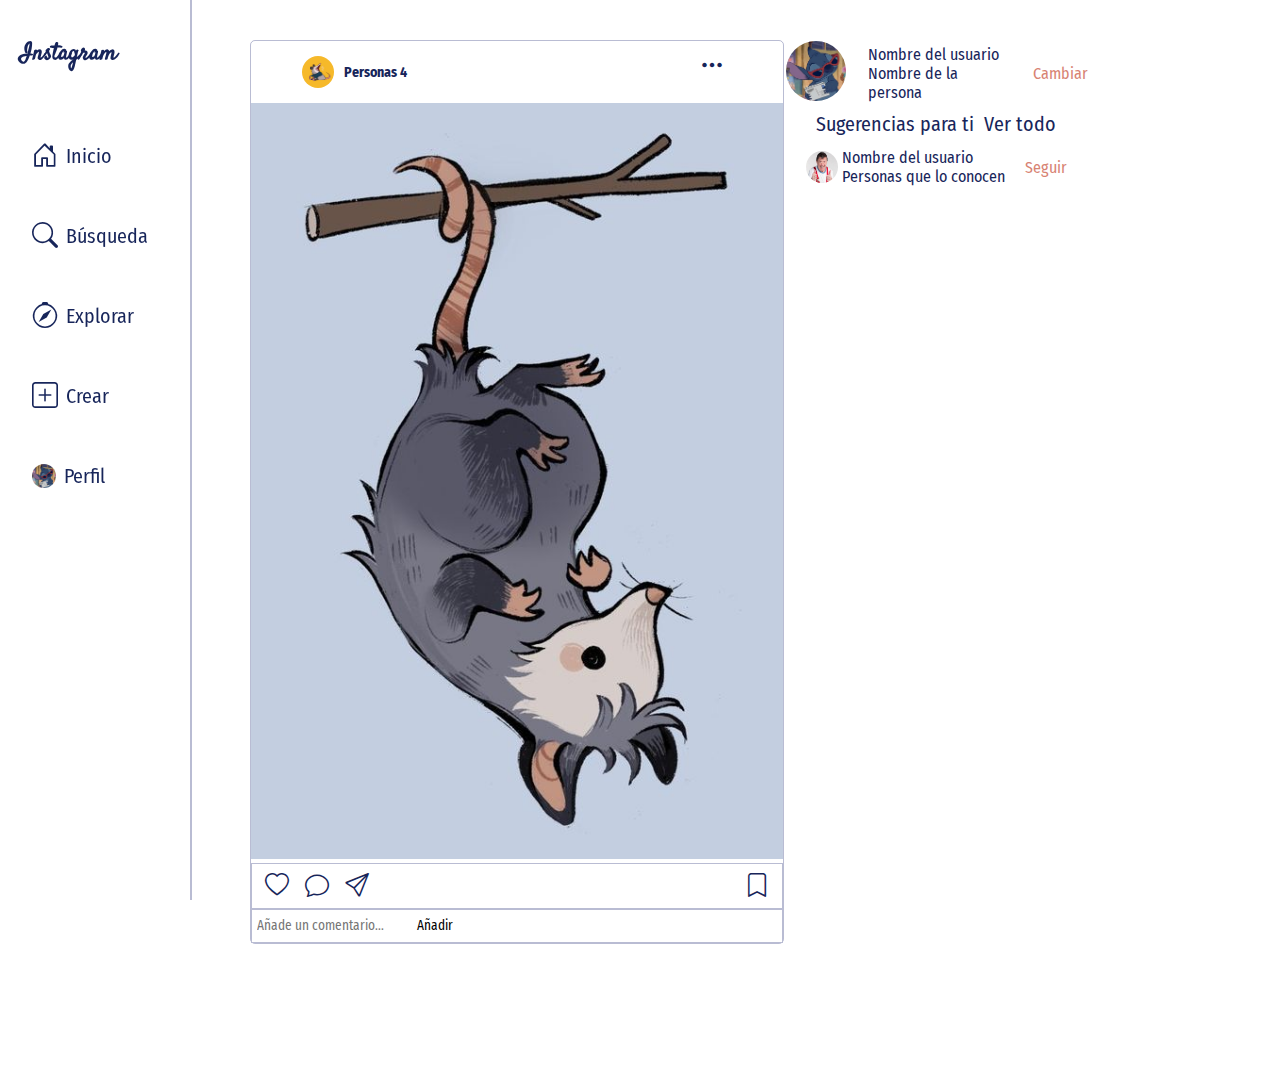
==== index.html @ aaee3cb4 "CambiosComentarios-Crear" ====
<!DOCTYPE html>
<html lang="en">
<head>
    <meta charset="UTF-8">
    <meta name="viewport" content="width=device-width, initial-scale=1.0">
    <!-- tipografia -->
    <link rel="preconnect" href="https://fonts.googleapis.com">
    <link rel="preconnect" href="https://fonts.gstatic.com" crossorigin>
    <link href="https://fonts.googleapis.com/css2?family=Fira+Sans+Condensed&family=Satisfy&display=swap" rel="stylesheet">
    <!-- iconos -->
    <link href="https://cdn.jsdelivr.net/npm/bootstrap@5.3.2/dist/css/bootstrap.min.css" rel="stylesheet" integrity="sha384-T3c6CoIi6uLrA9TneNEoa7RxnatzjcDSCmG1MXxSR1GAsXEV/Dwwykc2MPK8M2HN" crossorigin="anonymous">
    <link rel="stylesheet" href="https://cdn.jsdelivr.net/npm/bootstrap-icons@1.11.1/font/bootstrap-icons.css">
    <link href="https://cdn.jsdelivr.net/npm/bootstrap@5.3.2/dist/css/bootstrap.min.css" rel="stylesheet" integrity="sha384-T3c6CoIi6uLrA9TneNEoa7RxnatzjcDSCmG1MXxSR1GAsXEV/Dwwykc2MPK8M2HN" crossorigin="anonymous">
    <!-- CSS -->
    <link rel="stylesheet" href="assets/css/styleGeneral.css">
    <link rel="stylesheet" href="assets/css/styleIndex.css">
    <link rel="stylesheet" href="assets/css/mediasNav.css">
    <!-- favicon -->
    <link rel="icon" type="image/svg" href="assets/img/icon.svg" />
    <title>Instagram</title>
</head>
<body>
    <nav>
        <section id="nav-lateral">
            <div class="box-icon icon-inst">
                <i class="bi bi-instagram"></i>
                <!-- <img src="assets/img/iconos/instagram.svg" alt=""> -->
            </div>
            <div class="box-letras"> 
                <h2 id="letras">Instagram</h2>
            </div>
            <div class="box-botNav">
                <button onclick="window.location.href='index.html'" class="botonNav">
                    <div class="box-icon">
                        <i class="bi bi-house-door"></i>
                        <!-- <img src="assets/img/iconos/house-door.svg" alt=""> -->
                    </div>
                    <div class="box-text">
                        <p>Inicio</p>
                    </div>
                </button>
            </div>
            <div class="box-botNav">
                <button  class="botonNav">
                    <div class="box-icon">
                        <i class="bi bi-search"></i>
                        <!-- <img src="assets/img/iconos/search.svg" alt=""> -->
                    </div>
                    <div class="box-text">
                        <p>Búsqueda</p>
                    </div>
                </button>
            </div>
            <div class="box-botNav">
                <button onclick="window.location.href='explorar.html'" class="botonNav">
                    <div class="box-icon">
                        <i class="bi bi-compass"></i>
                        <!-- <img src="assets/img/iconos/compass.svg" alt=""> -->
                    </div>
                    <div class="box-text">
                        <p>Explorar</p>
                    </div>
                </button>
            </div>
            <div class="box-botNav">
                <button onclick="mostrarCrear()" class="botonNav">
                    <div class="box-icon">
                        <i class="bi bi-plus-square"></i>
                        <!-- <img src="assets/img/iconos/plus-square.svg" alt=""> -->
                    </div>
                    <div class="box-text">
                        <p>Crear</p>
                    </div>
                </button>
            </div>
            <div class="box-botNav">
                <button onclick="window.location.href='perfil.html'" class="botonNav">
                    <div class="box-icon">
                        <img src="assets/img/fotosPerfil/stitch.jpg" class="perfilNav" alt="Perfil">
                    </div>
                    <div class="box-text">
                        <p>Perfil</p>
                    </div>
                </button>
            </div>
        </section>
    </nav>
    <main>
        <!-- <header id="cont-top">
            <div> 
                <h2 id="letras">Instagram</h2>
            </div>
            <div id="box-busqueda">
            </div>
        </header> -->
        <section id="cont-general">
            <section id="cont-publicaciones">
                <div class="perfiles">
                    <div class="titulo">
                        <div class="infoperfil">
                            <div class="imagenpost">
                                <img src="assets/img/fotosPerfil/tlacuache.jpg" class="post" onclick="window.location.href='otrosPerfiles.html'" style="cursor: pointer;">
                            </div>
                            <div class="boxusername">
                                <p class="username">Personas 4</p>
                            </div>
                            <div class="opcion">
                                <button class="puntos">
                                    <i class="iconos bi bi-three-dots"></i>
                                </button>
                            </div>
                        </div>
                    </div>
                    <div class="boxfotopost">
                        <img src="assets/img/galeria/tlacu.jpg" class="fotopost">
                    </div>
                    <div class="items2">
                        <button class="boxitems2">
                            <i class="iconos bi bi-heart" id="megusta"></i>
                        </button>
                        <button class="boxitems2">
                            <i class="iconos bi bi-chat"></i>
                        </button>
                        <button class="boxitems2">
                            <i class="iconos bi bi-send"></i>
                        </button>
                        <button class="boxitems2marcador">
                            <i class="iconos bi bi-bookmark"></i>
                        </button>
                    </div>
                    <div class="comentarios">
                        <div class="boxdecomentarios">
                            <input type="text" class="boxcomentarios" id="newComentario" placeholder="Añade un comentario...">
                            <button onclick="addComentario()">Añadir</button>
                        </div>
                        <div id="list-Comentarios"></div>
                        <!-- <div class="carafeliz">
                            <button class="boxitems2">
                                <i  class="iconos bi bi-emoji-smile"></i>
                            </button>
                        </div> -->
                    </div>
                </div>
            </div>
            </section>
            <section id="cont-perfiles">
                <div class="columna2">
                    <div class="miperfil">
                        <div class="boxfotoperfil">
                            <img src="assets/img/fotosPerfil/stitch.jpg" class="fotoperfil2">
                        </div>
                        <div class="boxusuarios">
                            <div class="usuario">
                                <p class="nombredelusuario">Nombre del usuario</p>
                            </div>
                            <div class="nombrepersona">
                                <p class="sunombre">Nombre de la persona</p>
                            </div>
                        </div>
                        <div class="boxboton">
                            <div class="boxcambio">
                               <p class="cambiar">Cambiar</p>
                            </div>
                        </div>
                    </div>
                    <div class="boxsugerencia">
                        <div class="boxsugerencias">
                            <div class="parte1">
                                <p class="sugerencias">Sugerencias para ti</p>
                            </div>
                            <div class="botonvertodo">
                                <p class="vertodo">Ver todo</p>
                            </div>
                        </div>
                    </div>
                    <di v class="boxprueba">
                        <div class="boxtodo">
                            <div class="boxfoto">
                                <img src="assets/img/fotosPerfil/chabello.jpg" class="sugeridos">
                            </div>
                            <div class="boxnombre">
                                <div class="nombredelusuario">
                                    <p class="nombredeusuario">Nombre del usuario</p>
                                </div>
                                <div class="personasquelosiguen">
                                    <p class="sunombre">Personas que lo conocen</p>
                                </div>
                            </div>
                            <div class="botonseguir">
                                <div class="boxdeseguir">
                                    <p class="seguir">Seguir</p>
                                </div>
                            </div>
                        </div>
                    </div>
                </div>  
            </section>
        </section>
        <!-- <footer  id="cont-botton">
        </footer> -->
    </main>

    <!-- Los contenedores de los modales se agregan en todas las paginas menos login -->
    <div id="contenedorSubirFoto" class="modal">
        <div id="contClose">
            <i class="bi bi-x" onclick="cerrarModalCrear()"></i>
        </div>
        <div id="divFormCrear">
            <div class="headerModal">
                Crea una nueva publicación
            </div>
            <div class="line"></div>
            <div class="preview">
                <img id="notFound" src="assets/img/previewFotopng.png">
                <form id="formCrear" action="upload.php" method="post" enctype="multipart/form-data">
                    <!-- <input type="file" name="subir-archivo" id="subir-archivo" multiple/> -->
                    <!-- <input id="input-b1" name="input-b1" type="file" class="file" data-browse-on-zone-click="true"> -->
                    <div class="mb-3">
                        <label for="formFile" class="form-label"> Arrastra las fotos aquí</label>
                        <input class="form-control" type="file" id="formFile">
                    </div> 
                </form>
            </div>
            <input  class="btn btn-primary" type="submit" id="boton-compartir" value="Compartir" name="submit" onclick="funcionesPublicar()">
        </div>
    </div>

</body>

</html>
<!--para evitar problemas de carga -->
<script src="assets/js/main.js"></script>
<script src="assets/js/index.js"></script>
---- assets/css/styleGeneral.css ----
* {
    margin: 0;
    padding: 0;
    box-sizing: border-box;
    font-family: 'Fira Sans Condensed', sans-serif;
}
#letras{
    font-family: 'Satisfy', cursive;
    color: var(--color-azuOs);
}

p, i{
    color: var(--color-azuOs);
}

:root {
 --color-azuCla: #18206f;
 --color-azuOs: #17255a;
 --color-rojo: #bd1e1e;
 --color-rojoCla: #d88373;
 --color-rojoCla2: #f5e2c8;
}
.modal{
    display: none;
    background: rgba(0, 0, 0, .7);;
    position: fixed;
    top: 0;
    left: 0;
    height: 100vh;
    width: 100vw;
    transition: all .5s;
    align-items:center;
    justify-content: center;
}

.bi-x{
    display: block;
    justify-content:right;
    z-index: 100;
    position: relative;
    cursor: pointer;
    color: white;
    font-size: 40px;
}

#contClose{
    display: flex;
    width: 100%;
    height: auto;
    flex-direction: row;
    justify-content: flex-end;
    position: absolute;
    top: 0;
    left: 0;
    padding-right: 20px;
}

.headerModal{
    font-size: 16px;
    align-items: center;
    font-weight:600;
    padding: 10px;
}

.line{
    background-color: #c7c7c7;
    height: 1px;
    width:100%;
}

.preview{
    justify-content: center;
    align-items: center;
    align-content: center;
    text-align: center;
    padding: 20px;
}
/* .preview {
    text-align: center;
    padding: 20px;
    
} */


#divFormCrear{
    display: flex;
    flex-flow: column nowrap;
    align-items: center;
    background-color: white;
    border-radius: 10px;
    width: 525px;
    height: 568px;
    color: var(--color-azuCla);
    z-index: 100;
}

#formCrear{
    display: flex;
    flex-flow: column nowrap;
    position: relative;
    background-color: white;
    z-index: 999;
    margin-top: 20px;
}

#subir-archivo{
    display:flex;
    flex-flow: column;
}

#divSeguidores{
    font-size: 20px;
    display: flex;
    flex-flow: column nowrap;
    align-items: center;
    background-color: white;
    border-radius: 10px;
    width: 400px;
    height: 400px;
    color: var(--color-azuCla);
    z-index: 100;
}

.preview img{
    height: 100px;
}

/* input[type="file"] {
    background-color:var(--color-rojoCla2);
    border: none;
    cursor: pointer;
    padding: 0;
    font-size: 14px;
    color: var(--color-azuCla);
} */

.up-img{
    border: 2px dashed var(--color-azuCla);
    display: inline-block;
    cursor: pointer;
    padding: 15px 20px;
    text-align: center;
    vertical-align: middle;
    border-radius: 5px;
    color: var(--color-azuCla);
}

/* Nav */
#nav-lateral {
    padding: 12px 8px;
    width: 15%;
    border-right: 2px solid;
    margin-right: 30px;
    position: fixed;
    flex-direction: column;
    height: 100%;
    display: flex;
    flex-direction: column;
    border-color: rgba(23, 32, 110, 0.3);
}

.box-letras{
    width: 90%;
    height: auto;
    padding: 25px 12px;
    margin-bottom:  20px;
}

.box-botNav, .icon-inst{
    margin: 12px;
}
.box-botNav, .icon-inst, .botonNav{
    width: 90%;
    display: flex;
}
.botonNav {
    align-items: center;
    height: auto;
    padding: 12px;
}

.box-icon i{
    padding: 0px;
    margin-right: 8px;
    font-size: 26px;
}

.box-icon img{
    width: 24px;
    height: 24px;
    margin-right: 8px;
}

.box-text p{
    font-size: 20px;
    padding-top: 4px;
    padding-bottom: 4px;
    margin-bottom: 0rem;
}

.perfilNav{
    border-radius: 50%;
    height: 23px;
    width: 23px;
    display: flex;
}

button {
    border: none;
    background-color: rgb(255, 255, 255);
}
 .botonNav:hover{
    background-color: #EFEFEF;
    border-radius: 5%;
}

.img-lista{
    height: 44px;
    width: 44px;
    border-radius: 50%;
    border: 1px solid #a8a8a8;
}

.seguidores:hover{
    cursor:pointer;
}

.people{
    display: flex;
    flex-flow: row nowrap;
    font-size: 14px;
    padding: 8px 16px;
    color: var(--color-azuCla);
}

.del-seg{
    width: 89px;
    height: 32px;
    font-weight: bold;
}

.nombresSeg{
    width: 200px;
    margin-bottom: 0;
    flex-direction: column;
}

.img-redonda{
    width: 54px;
    height: 54px;
    justify-content: center;
    
}

.del-seg, .buttonSeguido{
    background-color: #EFEFEF;
    border-radius: 10%;
    color: black;
    width: 89px;
    height: 32px;
}

.buttonSeguido:hover{
    background-color: #bdbdbd;
    color: black;
}

.del-seg:hover{
    background-color: #bdbdbd;
}



.seguidos:hover{
    cursor: pointer;
}

.buttonSeguido{
    background-color: #EFEFEF;
    border-radius: 10%;
    color: black;
}

.buttonSeguir{
    background-color: #0095F6;
    border-radius: 10%;
    color:white;
    width: 89px;
    height: 32px;
} 

#divSeguidos{
    font-size: 20px;
    display: flex;
    flex-flow: column nowrap;
    align-items: center;
    background-color: white;
    border-radius: 10px;
    width: 400px;
    height: 400px;
    color: var(--color-azuCla);
    z-index: 100;
}
/* 
#notFound{
    display: flex;
    align-items: center;
    justify-content: center;
} */
---- assets/css/styleIndex.css ----
.boxitems2{
    display: inline-block;
}

i{
    font-size: 24px;
    padding: 8px;
}

.miperfil{
    height: 66px;
}

.boxfotoperfil{
    width: 65px;
    height: 65px;
}
.fotoperfil2{
    width: 60px;
    height: 60px;
}

.boxsugerencias{
    padding: 6px;
}

.boxsugerencia p{
    font-size: 20px;
}

.vertodo {
    margin-left: 10px;
}

.sugeridos {
    width: 32px;
    height: 32px;
}

.boxtodo{
    height: 50px;
}

#cont-general{
    align-items: stretch;
    justify-content: space-evenly;
    margin-left: 250px;
    width: 100%;
}
main {
    height: 100%;
    width: 85%;
}

/* Conjuntos */

body, .titulo, .fotopost, .miperfil{
    width: 100%;
}

.boxsugerencias, .boxtodo{
    width: auto;
}

main {
    height: 100%;
}

.boxsugerencias, .fotopost, .perfiles{
    height: auto;
}

.items2, .comentarios{
    background-color: rgb(255, 255, 255);
}

main, .perfiles, .titulo, .infoperfil, .imagenpost, .boxusername, .username, .items2, .comentarios, .boxdecomentarios, .miperfil, .boxfotoperfil, .boxusuarios, .boxcambio ,  .boxdesegui, .boxsugerencia, .boxsugerencias, .boxprueba, .parte1, .sugeridos, .boxnombre, .boxtodo, #cont-general{
    display: flex;
}

.perfiles, .boxusuarios, .boxsugerencia, .boxprueba, .boxnombre{
    flex-direction: column;
}

.parte1, .boxsugerencias, #cont-general{
    flex-direction: row;
}

.boxusuarios, .boxnombre, #cont-general{
    flex-wrap: nowrap;
}

.titulo, .infoperfil, .imagenpost, input, .miperfil, .boxfotoperfil, .boxusuarios, .boxcambio ,  .boxdeseguir, .boxsugerencias, .boxprueba, .boxnombre, .boxtodo{
    justify-content: center;
}

.titulo, .infoperfil, .imagenpost, .username, .miperfil, .boxsugerencias, .boxtodo{
    align-items: center;
}

#cont-publicaciones, #cont-perfiles{
    margin-top: 40px;
}

.boxusuarios p, .boxcambio p, .boxsugerencias p, .boxtodo p{
    margin-bottom: 0rem;
}

.boxitems2marcador, .carafeliz, .opcion, .botonvertodo .columna2{
    margin-left: auto;
}

.boxusuarios, .boxcambio, .boxdenombre, .boxdeseguir{
    margin-left: 1rem;
}

input {
    border: none;
}

.perfiles, .items2, .comentarios{
    border: 1px solid;
}

.perfiles, .items2, .comentarios{
    border-color: rgba(23, 32, 110, 0.3);
}

.post, .fotoperfil2, .sugeridos{
    border-radius: 50%;
}

.boxnombre, .boxusuarios{
    padding: 4px;
}

.boxcambio ,  .boxdeseguir {
    text-align: center;
}

.seguir, .cambiar{
    color: var(--color-rojoCla);
}

.perfiles{
    width: 534px;
    border-radius: 5px;
    margin-bottom: 140px;
}

.infoperfil{
    width: 90%;
    padding: 0% 5%;
    margin: 10px 0px;
}

.imagenpost{
    width: 42px;
    height: 42px;
}
.post{
    width: 32px;
    height: 32px;
}

.boxusername{
    width: 368px;
    height: 40px;
    font-weight: bold;
    font-size: 14px;
    margin-left: 10px;
}
.username{
    width: 348px;
    height: 15px;
    margin-top: 13px;
}
.opcion{
    width: 40px;
    height: 40px;
}

.items2, .comentarios{
    padding: 8px 5px;
}
.comentarios{
    flex-direction: column;
}
---- assets/css/mediasNav.css ----
@media (max-width: 768px) {
    #cont-perfiles, .box-text, .box-letras {
      display: none;
    }
    #cont-general{
      margin-left: 10%;
    }
    main{
      width: 90%;
    }
    
    #nav-lateral{
      width: 10%;
    }
} 

@media (min-width: 768px) {
  .icon-inst{
    display: none;
  }
}
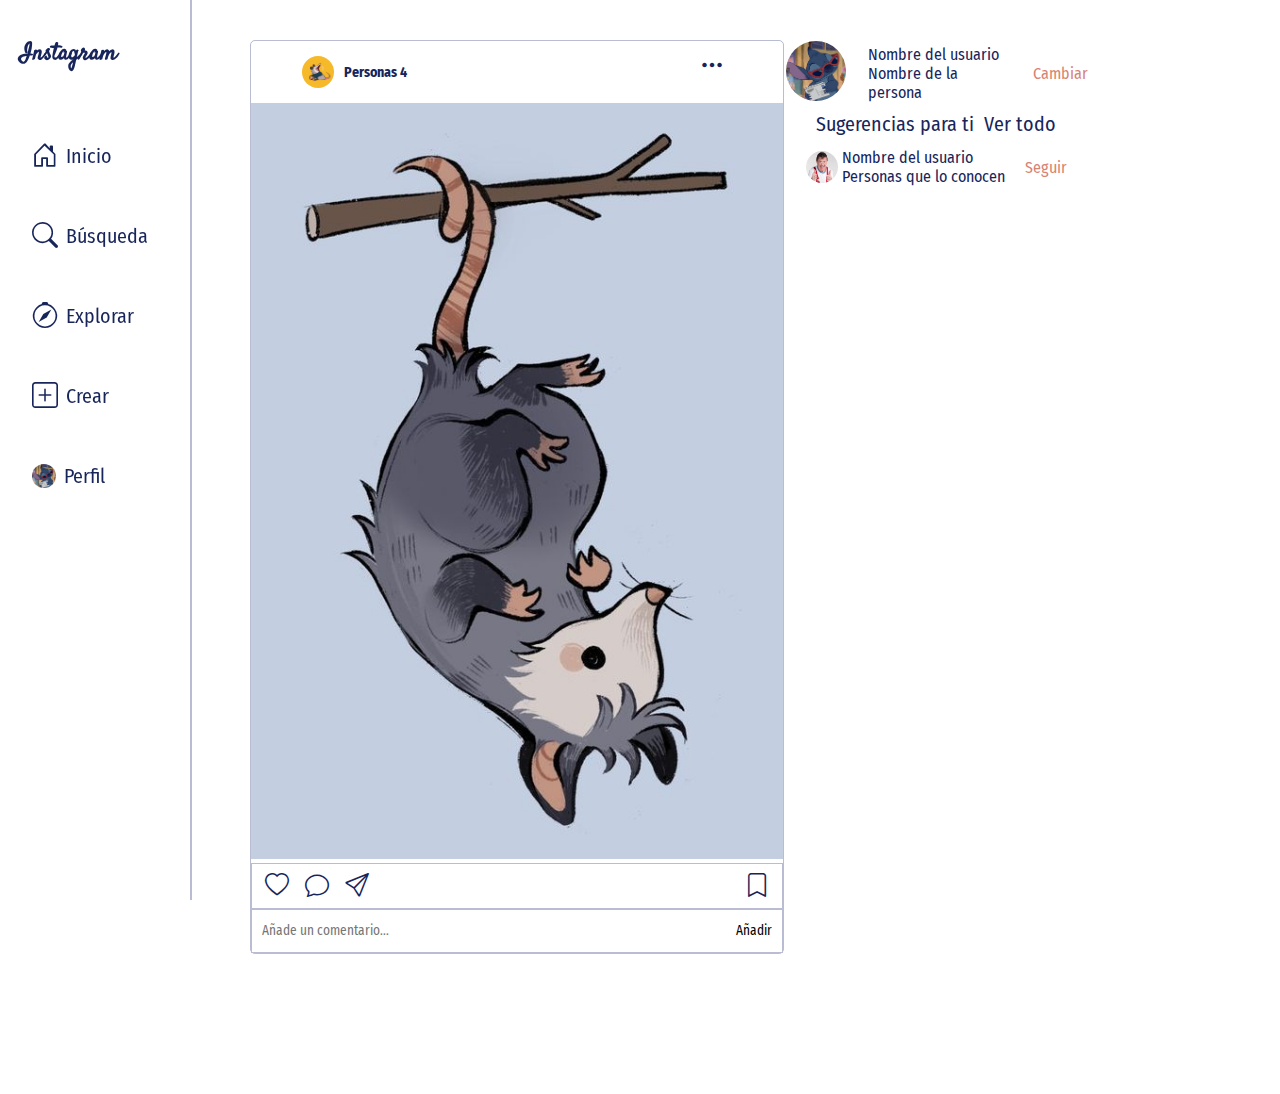
==== commit 9c004fd1: "CambiosStyles" ====
--- a/index.html
+++ b/index.html
@@ -101,7 +101,7 @@
                             <div class="imagenpost">
                                 <img src="assets/img/fotosPerfil/tlacuache.jpg" class="post" onclick="window.location.href='otrosPerfiles.html'" style="cursor: pointer;">
                             </div>
-                            <div class="boxusername">
+                            <div class="boxusername" onclick="window.location.href='otrosPerfiles.html'">
                                 <p class="username">Personas 4</p>
                             </div>
                             <div class="opcion">
@@ -131,7 +131,7 @@
                     <div class="comentarios">
                         <div class="boxdecomentarios">
                             <input type="text" class="boxcomentarios" id="newComentario" placeholder="Añade un comentario...">
-                            <button onclick="addComentario()">Añadir</button>
+                            <button type="button" class="btn btn-light" id="btn" onclick="addComentario()">Añadir</button>
                         </div>
                         <div id="list-Comentarios"></div>
                         <!-- <div class="carafeliz">
--- a/assets/css/styleIndex.css
+++ b/assets/css/styleIndex.css
@@ -54,7 +54,7 @@
 
 /* Conjuntos */
 
-body, .titulo, .fotopost, .miperfil{
+body, .titulo, .fotopost, .miperfil, .comentario{
     width: 100%;
 }
 
@@ -74,7 +74,7 @@
     background-color: rgb(255, 255, 255);
 }
 
-main, .perfiles, .titulo, .infoperfil, .imagenpost, .boxusername, .username, .items2, .comentarios, .boxdecomentarios, .miperfil, .boxfotoperfil, .boxusuarios, .boxcambio ,  .boxdesegui, .boxsugerencia, .boxsugerencias, .boxprueba, .parte1, .sugeridos, .boxnombre, .boxtodo, #cont-general{
+main, .perfiles, .titulo, .infoperfil, .imagenpost, .boxusername, .username, .items2, .comentarios, .boxdecomentarios, .miperfil, .boxfotoperfil, .boxusuarios, .boxcambio ,  .boxdesegui, .boxsugerencia, .boxsugerencias, .boxprueba, .parte1, .sugeridos, .boxnombre, .boxtodo, #cont-general, #list-Comentarios, .comentario, .com{
     display: flex;
 }
 
@@ -94,7 +94,7 @@
     justify-content: center;
 }
 
-.titulo, .infoperfil, .imagenpost, .username, .miperfil, .boxsugerencias, .boxtodo{
+.titulo, .infoperfil, .imagenpost, .username, .miperfil, .boxsugerencias, .boxtodo, .com{
     align-items: center;
 }
 
@@ -106,7 +106,7 @@
     margin-bottom: 0rem;
 }
 
-.boxitems2marcador, .carafeliz, .opcion, .botonvertodo .columna2{
+.boxitems2marcador, .carafeliz, .opcion, .botonvertodo .columna2, #btn{
     margin-left: auto;
 }
 
@@ -169,11 +169,13 @@
     font-weight: bold;
     font-size: 14px;
     margin-left: 10px;
+    cursor: pointer;
 }
 .username{
     width: 348px;
     height: 15px;
     margin-top: 13px;
+    cursor: pointer;
 }
 .opcion{
     width: 40px;
@@ -185,4 +187,8 @@
 }
 .comentarios{
     flex-direction: column;
+}
+
+.boxdecomentarios, .comentario{
+    padding: 5px;
 }